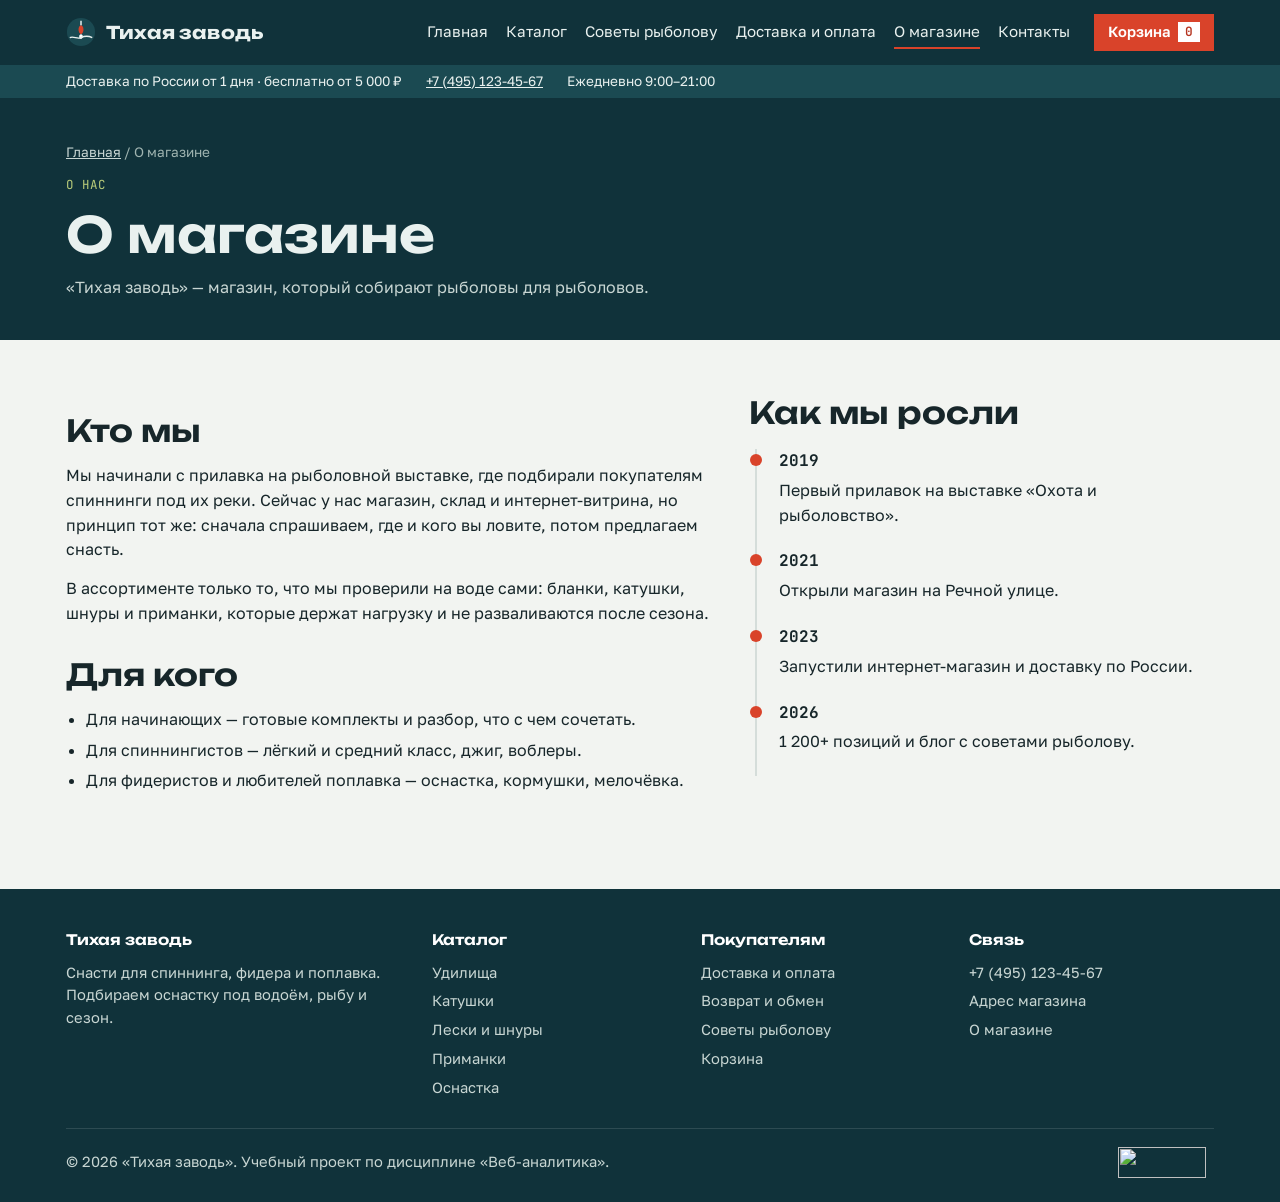
==== about.html @ aa5f996b "Add files via upload" ====
<!DOCTYPE html>
<html lang="ru">
<head>
<meta charset="utf-8">
<meta name="viewport" content="width=device-width, initial-scale=1, viewport-fit=cover">
<meta name="claude:viewport-fit-sides" content="cover">
<title>О магазине — Тихая заводь</title>
<meta name="description" content="История магазина рыболовных снастей.">
<link rel="preconnect" href="https://fonts.googleapis.com">
<link rel="preconnect" href="https://fonts.gstatic.com" crossorigin>
<link rel="stylesheet" href="https://fonts.googleapis.com/css2?family=Golos+Text:wght@400;500;600&family=JetBrains+Mono:wght@400;600&family=Unbounded:wght@600;700&display=swap">
<link rel="stylesheet" href="css/style.css">
<script src="js/analytics.js"></script>
</head>
<body>
<header class="topbar" data-analytics-block="header">
  <div class="wrap">
    <a class="logo" href="index.html"><svg viewBox="0 0 32 32" aria-hidden="true"><circle cx="16" cy="16" r="15" fill="#1b4a52"/><path d="M16 4v5" stroke="#e9f1ef" stroke-width="1.6"/><path d="M16 9c-3.5 0-3.5 8 0 9.5 3.5-1.5 3.5-9.5 0-9.5z" fill="#d9432a"/><path d="M16 18.5c-2.6 0-2.6 4.5 0 5 2.6-.5 2.6-5 0-5z" fill="#fff"/><path d="M4 22c4-2 8 2 12 0s8-2 12 0" stroke="#e9f1ef" stroke-width="1.4" fill="none"/></svg>Тихая заводь</a>
    <nav class="nav" aria-label="Основное меню"><a href="index.html">Главная</a><a href="catalog.html">Каталог</a><a href="blog.html">Советы рыболову</a><a href="delivery.html">Доставка и оплата</a><a href="about.html" aria-current="page">О магазине</a><a href="contacts.html">Контакты</a></nav>
    <a class="cart-link" href="cart.html" data-cart-link>Корзина <span class="cart-count" data-cart-count>0</span></a>
  </div>
</header>
<div class="subbar"><div class="wrap"><span>Доставка по России от 1 дня · бесплатно от 5 000 ₽</span><a href="tel:+74951234567" data-place="subbar">+7 (495) 123-45-67</a><span>Ежедневно 9:00–21:00</span></div></div>
<main>
<section class="page-head" data-analytics-block="page-head"><div class="wrap">
<span class="crumbs"><a href="index.html">Главная</a> / О магазине</span>
<span class="eyebrow">О нас</span><h1>О магазине</h1><p>«Тихая заводь» — магазин, который собирают рыболовы для рыболовов.</p></div></section>
<section class="section"><div class="wrap two-col">
<div class="prose" data-analytics-block="about-text">
<h2>Кто мы</h2>
<p>Мы начинали с прилавка на рыболовной выставке, где подбирали покупателям спиннинги под их реки. Сейчас у нас магазин, склад и интернет-витрина, но принцип тот же: сначала спрашиваем, где и кого вы ловите, потом предлагаем снасть.</p>
<p>В ассортименте только то, что мы проверили на воде сами: бланки, катушки, шнуры и приманки, которые держат нагрузку и не разваливаются после сезона.</p>
<h2>Для кого</h2>
<ul><li>Для начинающих — готовые комплекты и разбор, что с чем сочетать.</li><li>Для спиннингистов — лёгкий и средний класс, джиг, воблеры.</li><li>Для фидеристов и любителей поплавка — оснастка, кормушки, мелочёвка.</li></ul>
</div>
<div data-analytics-block="about-history"><h2 style="margin-bottom:18px">Как мы росли</h2>
<div class="timeline">
<div><b>2019</b><span>Первый прилавок на выставке «Охота и рыболовство».</span></div>
<div><b>2021</b><span>Открыли магазин на Речной улице.</span></div>
<div><b>2023</b><span>Запустили интернет-магазин и доставку по России.</span></div>
<div><b>2026</b><span>1 200+ позиций и блог с советами рыболову.</span></div>
</div></div>
</div></section>
</main>
<footer class="footer" data-analytics-block="footer">
  <div class="wrap">
    <div class="footer-cols">
      <div><h4>Тихая заводь</h4><p>Снасти для спиннинга, фидера и поплавка. Подбираем оснастку под водоём, рыбу и сезон.</p></div>
      <div><h4>Каталог</h4><a href="catalog.html#rods">Удилища</a><a href="catalog.html#reels">Катушки</a><a href="catalog.html#lines">Лески и шнуры</a><a href="catalog.html#lures">Приманки</a><a href="catalog.html#tackle">Оснастка</a></div>
      <div><h4>Покупателям</h4><a href="delivery.html">Доставка и оплата</a><a href="delivery.html#return">Возврат и обмен</a><a href="blog.html">Советы рыболову</a><a href="cart.html">Корзина</a></div>
      <div><h4>Связь</h4><a href="tel:+74951234567" data-place="footer">+7 (495) 123-45-67</a><a href="contacts.html">Адрес магазина</a><a href="about.html">О магазине</a></div>
    </div>
    <div class="footer-bottom">
      <span>© 2026 «Тихая заводь». Учебный проект по дисциплине «Веб-аналитика».</span>
      <div class="counters" id="counters" aria-label="Счётчики посещаемости">
        <!--LiveInternet counter--><a href="https://www.liveinternet.ru/click" target="_blank" rel="noopener"><img id="licnt8C2A" width="88" height="31" style="border:0" title="LiveInternet: показано число просмотров за 24 часа, посетителей за 24 часа и за сегодня" src="[data-uri]" alt=""/></a><script>(function(d,s){d.getElementById("licnt8C2A").src="https://counter.yadro.ru/hit?t14.6;r"+escape(d.referrer)+((typeof(s)=="undefined")?"":";s"+s.width+"*"+s.height+"*"+(s.colorDepth?s.colorDepth:s.pixelDepth))+";u"+escape(d.URL)+";h"+escape(d.title.substring(0,150))+";"+Math.random()})(document,screen)</script><!--/LiveInternet-->
        <div id="top100_widget"></div>
      </div>
    </div>
  </div>
</footer>
<script src="js/data.js"></script>
<script src="js/main.js"></script>
</body>
</html>
---- css/style.css ----
/* Layout: тёмная «озёрная» шапка, светлая бумага, поплавково-красный акцент; жёсткие углы, сетки на grid */
:root {
  --lake: #10323a;
  --lake-2: #1b4a52;
  --reed: #5d6b2f;
  --float: #d9432a;
  --float-dark: #b5341f;
  --paper: #f2f4f1;
  --card: #ffffff;
  --ink: #17262a;
  --muted: #5b6b6e;
  --line: #d5ddda;
  --on-lake: #e9f1ef;
  --font-display: "Unbounded", "Arial Black", system-ui, sans-serif;
  --font-body: "Golos Text", "Segoe UI", system-ui, sans-serif;
  --font-mono: "JetBrains Mono", ui-monospace, Consolas, monospace;
  --wrap: 1180px;
  color-scheme: light;
}
*, *::before, *::after { box-sizing: border-box; }
html { scroll-behavior: smooth; }
@media (prefers-reduced-motion: reduce) { html { scroll-behavior: auto; } * { transition: none !important; animation: none !important; } }
body {
  margin: 0; background: var(--paper); color: var(--ink);
  font-family: var(--font-body); font-size: 16px; line-height: 1.55;
}
img, svg { max-width: 100%; }
a { color: var(--lake-2); }
a:focus-visible, button:focus-visible, input:focus-visible, select:focus-visible, textarea:focus-visible {
  outline: 3px solid var(--float); outline-offset: 2px;
}
.wrap {
  max-width: var(--wrap); margin: 0 auto;
  padding-left: max(16px, env(safe-area-inset-left, 0px));
  padding-right: max(16px, env(safe-area-inset-right, 0px));
}
h1, h2, h3 { font-family: var(--font-display); font-weight: 600; line-height: 1.15; text-wrap: balance; margin: 0; }
h1 { font-size: clamp(1.8rem, 4.5vw, 3.1rem); }
h2 { font-size: clamp(1.35rem, 2.6vw, 1.9rem); }
h3 { font-size: 1.05rem; }
p { margin: 0; }
.eyebrow { font-family: var(--font-mono); font-size: .78rem; letter-spacing: .08em; text-transform: uppercase; color: var(--reed); }
.mono { font-family: var(--font-mono); font-variant-numeric: tabular-nums; }

/* ---------- Шапка ---------- */
body::before { content: ""; position: fixed; inset: 0 0 auto; height: env(safe-area-inset-top, 0px); z-index: 10; background: var(--lake); }
.topbar { background: var(--lake); color: var(--on-lake); position: sticky; top: env(safe-area-inset-top, 0px); z-index: 5; }
.topbar .wrap { display: flex; align-items: center; gap: 24px; padding-block: 14px; flex-wrap: wrap; }
.logo { display: flex; align-items: center; gap: 10px; color: var(--on-lake); text-decoration: none; font-family: var(--font-display); font-weight: 700; font-size: 1.1rem; letter-spacing: .01em; }
.logo svg { width: 30px; height: 30px; flex: none; }
.nav { display: flex; gap: 4px 18px; flex-wrap: wrap; margin-left: auto; }
.nav a { color: var(--on-lake); text-decoration: none; font-size: .95rem; padding: 4px 0; border-bottom: 2px solid transparent; }
.nav a:hover { border-color: rgba(233,241,239,.5); }
.nav a[aria-current="page"] { border-color: var(--float); }
.cart-link { display: inline-flex; align-items: center; gap: 8px; background: var(--float); color: #fff; text-decoration: none; padding: 7px 14px; font-weight: 600; font-size: .92rem; }
.cart-link:hover { background: var(--float-dark); }
.cart-count { font-family: var(--font-mono); background: #fff; color: var(--float-dark); min-width: 22px; text-align: center; padding: 0 5px; font-size: .8rem; }
.subbar { background: var(--lake-2); color: var(--on-lake); font-size: .85rem; }
.subbar .wrap { display: flex; gap: 8px 24px; flex-wrap: wrap; padding-block: 6px; }
.subbar a { color: var(--on-lake); }

/* ---------- Общие блоки ---------- */
main { display: block; }
.section { padding-block: 56px; }
.section-head { display: flex; align-items: end; justify-content: space-between; gap: 16px; flex-wrap: wrap; margin-bottom: 28px; }
.section-head > div { display: grid; gap: 8px; }
.page-head { background: var(--lake); color: var(--on-lake); }
.page-head .wrap { padding-block: 44px 40px; display: grid; gap: 12px; }
.page-head .eyebrow { color: #b9cc7a; }
.page-head p { max-width: 62ch; color: #c8d6d3; }
.crumbs { font-size: .85rem; color: #9fb4b0; }
.crumbs a { color: #c8d6d3; }

.btn { display: inline-flex; align-items: center; justify-content: center; gap: 8px; font: 600 .95rem var(--font-body); padding: 12px 20px; border: 2px solid var(--float); background: var(--float); color: #fff; text-decoration: none; cursor: pointer; }
.btn:hover { background: var(--float-dark); border-color: var(--float-dark); }
.btn.ghost { background: transparent; color: inherit; border-color: currentColor; }
.btn.ghost:hover { background: rgba(255,255,255,.08); }
.btn.small { padding: 8px 14px; font-size: .88rem; }

/* ---------- Главная ---------- */
.hero { background: var(--lake); color: var(--on-lake); position: relative; overflow: hidden; }
.hero .wrap { display: grid; grid-template-columns: 1.15fr .85fr; gap: 40px; align-items: center; padding-block: 56px 64px; }
.hero h1 span { color: #f07a62; }
.hero p.lead { font-size: 1.12rem; color: #c8d6d3; max-width: 52ch; margin-top: 18px; }
.hero .actions { display: flex; gap: 12px; flex-wrap: wrap; margin-top: 28px; }
.hero-art { width: 100%; max-width: 420px; justify-self: center; aspect-ratio: 1 / 1.1; }
.hero-art .float-bob { animation: bob 3.2s ease-in-out infinite; transform-origin: 50% 50%; }
@keyframes bob { 0%,100% { transform: translateY(0); } 50% { transform: translateY(7px); } }
.hero-facts { display: flex; gap: 28px; flex-wrap: wrap; margin-top: 32px; }
.hero-facts div { display: grid; }
.hero-facts b { font-family: var(--font-mono); font-size: 1.4rem; color: #fff; font-variant-numeric: tabular-nums; }
.hero-facts span { font-size: .85rem; color: #9fb4b0; }

.cats { display: grid; grid-template-columns: repeat(5, 1fr); gap: 12px; }
.cat { background: var(--card); border: 1px solid var(--line); padding: 18px 16px; text-decoration: none; color: var(--ink); display: grid; gap: 10px; transition: border-color .15s, transform .15s; }
.cat:hover { border-color: var(--lake-2); transform: translateY(-2px); }
.cat svg { width: 46px; height: 46px; }
.cat b { font-family: var(--font-display); font-weight: 600; font-size: .95rem; }
.cat span { font-size: .85rem; color: var(--muted); }

.forecast { background: var(--card); border: 1px solid var(--line); }
.forecast-row { display: grid; grid-template-columns: repeat(7, minmax(92px, 1fr)); overflow-x: auto; }
.fday { padding: 16px 14px; border-right: 1px solid var(--line); display: grid; gap: 6px; }
.fday:last-child { border-right: 0; }
.fday .d { font-family: var(--font-mono); font-size: .78rem; color: var(--muted); text-transform: uppercase; }
.fday .bite { display: flex; gap: 3px; }
.fday .bite i { width: 10px; height: 18px; background: var(--line); display: block; }
.fday .bite i.on { background: var(--float); }
.fday .meta { font-family: var(--font-mono); font-size: .78rem; color: var(--muted); font-variant-numeric: tabular-nums; }
.forecast-note { padding: 12px 16px; border-top: 1px solid var(--line); font-size: .85rem; color: var(--muted); }

.perks { display: grid; grid-template-columns: repeat(4, 1fr); gap: 24px; }
.perk { display: grid; gap: 8px; align-content: start; }
.perk .num { font-family: var(--font-mono); color: var(--float); font-size: .85rem; }
.perk p { color: var(--muted); font-size: .95rem; }

.band { background: var(--reed); color: #f4f6ea; }
.band .wrap { display: grid; grid-template-columns: 1fr auto; gap: 24px; align-items: center; padding-block: 36px; }
.band p { color: #e3e8cf; margin-top: 6px; }
.subscribe { display: flex; gap: 8px; flex-wrap: wrap; }
.subscribe input { padding: 12px 14px; border: 0; min-width: 0; width: 260px; max-width: 100%; font: inherit; }

/* ---------- Карточки товаров ---------- */
.grid { display: grid; grid-template-columns: repeat(auto-fill, minmax(240px, 1fr)); gap: 16px; }
.product { background: var(--card); border: 1px solid var(--line); display: grid; grid-template-rows: auto 1fr auto; }
.product .pic { background: #e3ebe8; aspect-ratio: 4 / 3; display: grid; place-items: center; position: relative; }
.product .pic svg { width: 58%; height: 58%; }
.product .tag { position: absolute; top: 10px; left: 10px; background: var(--float); color: #fff; font-family: var(--font-mono); font-size: .72rem; padding: 2px 7px; text-transform: uppercase; letter-spacing: .05em; }
.product .body { padding: 14px 16px; display: grid; gap: 8px; align-content: start; }
.product .brand { font-family: var(--font-mono); font-size: .75rem; color: var(--muted); text-transform: uppercase; letter-spacing: .06em; }
.product h3 { font-family: var(--font-body); font-weight: 600; font-size: 1rem; line-height: 1.3; }
.specs { display: flex; flex-wrap: wrap; gap: 4px 6px; }
.specs span { font-family: var(--font-mono); font-size: .74rem; border: 1px solid var(--line); padding: 1px 6px; color: var(--lake-2); font-variant-numeric: tabular-nums; }
.product .foot { display: flex; align-items: center; justify-content: space-between; gap: 10px; padding: 12px 16px 16px; }
.price { font-family: var(--font-mono); font-weight: 600; font-size: 1.15rem; font-variant-numeric: tabular-nums; }
.add-btn { font: 600 .88rem var(--font-body); background: var(--lake); color: #fff; border: 0; padding: 9px 14px; cursor: pointer; }
.add-btn:hover { background: var(--lake-2); }
.add-btn.added { background: var(--reed); }

.filters { display: flex; flex-wrap: wrap; gap: 8px; margin-bottom: 20px; }
.filters a { text-decoration: none; color: var(--ink); border: 1px solid var(--line); background: var(--card); padding: 7px 14px; font-size: .92rem; }
.filters a.active { background: var(--lake); border-color: var(--lake); color: #fff; }
.toolbar { display: flex; justify-content: space-between; align-items: center; gap: 12px; flex-wrap: wrap; margin-bottom: 16px; color: var(--muted); font-size: .9rem; }
.toolbar select { font: inherit; padding: 6px 8px; border: 1px solid var(--line); background: var(--card); }

/* ---------- Корзина / формы ---------- */
.two-col { display: grid; grid-template-columns: 1.4fr 1fr; gap: 32px; align-items: start; }
.two-col > * { min-width: 0; }
.table-wrap { overflow-x: auto; background: var(--card); border: 1px solid var(--line); }
table { width: 100%; border-collapse: collapse; font-size: .95rem; }
th, td { text-align: left; padding: 12px 10px; border-bottom: 1px solid var(--line); vertical-align: middle; }
th { font-family: var(--font-mono); font-size: .75rem; text-transform: uppercase; letter-spacing: .06em; color: var(--muted); font-weight: 500; }
td.num, th.num { text-align: right; font-family: var(--font-mono); font-variant-numeric: tabular-nums; white-space: nowrap; }
.qty { display: inline-flex; align-items: center; border: 1px solid var(--line); }
.qty button { width: 30px; height: 30px; border: 0; background: var(--paper); cursor: pointer; font-size: 1rem; }
.qty span { min-width: 32px; text-align: center; font-family: var(--font-mono); }
.rm { background: none; border: 0; color: var(--float-dark); cursor: pointer; font-size: .85rem; text-decoration: underline; }
.total-row td { font-weight: 600; border-bottom: 0; }
.empty { padding: 32px; text-align: center; color: var(--muted); display: grid; gap: 14px; justify-items: center; }

.panel { background: var(--card); border: 1px solid var(--line); padding: 22px; display: grid; gap: 14px; }
.field { display: grid; gap: 5px; }
.field label { font-size: .85rem; font-weight: 600; }
.field input, .field select, .field textarea { font: inherit; padding: 10px 12px; border: 1px solid #b9c6c2; background: #fff; width: 100%; }
.field textarea { min-height: 90px; resize: vertical; }
.radio-row { display: grid; gap: 8px; }
.radio-row input { width: auto; flex: none; margin: 0; }
.radio-row label { display: flex; gap: 8px; align-items: center; font-weight: 400; font-size: .95rem; }
.form-note { font-size: .82rem; color: var(--muted); }
.success { background: #e8efd8; border: 1px solid #b8c88a; padding: 14px 16px; color: #3d4a17; }
.error-msg { color: var(--float-dark); font-size: .85rem; }

/* ---------- Текстовые страницы ---------- */
.prose { max-width: 70ch; display: grid; gap: 14px; }
.prose h2 { margin-top: 18px; }
.prose ul { margin: 0; padding-left: 20px; display: grid; gap: 6px; }
.articles { display: grid; grid-template-columns: 240px 1fr; gap: 40px; align-items: start; }
.articles > * { min-width: 0; }
.toc { position: sticky; top: 90px; display: grid; gap: 4px; border-left: 2px solid var(--line); padding-left: 14px; }
.toc a { text-decoration: none; color: var(--muted); font-size: .92rem; padding: 3px 0; }
.toc a:hover { color: var(--ink); }
.article { background: var(--card); border: 1px solid var(--line); padding: 28px; display: grid; gap: 12px; scroll-margin-top: 90px; }
.article + .article { margin-top: 18px; }
.article .meta { font-family: var(--font-mono); font-size: .78rem; color: var(--muted); }
.callout { border-left: 3px solid var(--reed); background: #eef2e4; padding: 12px 16px; font-size: .95rem; }

.cards-3 { display: grid; grid-template-columns: repeat(3, 1fr); gap: 16px; }
.info-card { background: var(--card); border: 1px solid var(--line); padding: 22px; display: grid; gap: 8px; align-content: start; }
.info-card .mono { color: var(--float-dark); font-weight: 600; }
details { background: var(--card); border: 1px solid var(--line); padding: 14px 18px; }
details + details { margin-top: 8px; }
summary { cursor: pointer; font-weight: 600; }
details p { margin-top: 10px; color: var(--muted); }

.contact-list { display: grid; gap: 14px; }
.contact-list div { display: grid; gap: 2px; }
.contact-list span { font-size: .8rem; color: var(--muted); text-transform: uppercase; letter-spacing: .06em; font-family: var(--font-mono); }
.contact-list a, .contact-list b { font-size: 1.1rem; font-weight: 600; color: var(--ink); text-decoration: none; }
.map { background: #dfe8e5; border: 1px solid var(--line); aspect-ratio: 16 / 9; width: 100%; display: block; }
.timeline { display: grid; gap: 0; border-left: 2px solid var(--line); margin-left: 6px; }
.timeline div { padding: 0 0 22px 22px; position: relative; display: grid; gap: 4px; }
.timeline div::before { content: ""; position: absolute; left: -7px; top: 5px; width: 12px; height: 12px; background: var(--float); border-radius: 50%; }
.timeline b { font-family: var(--font-mono); }

/* ---------- Подвал ---------- */
.footer { background: var(--lake); color: #c8d6d3; margin-top: 40px; font-size: .92rem; }
.footer .wrap { padding-block: 40px 24px; display: grid; gap: 28px; }
.footer-cols { display: grid; grid-template-columns: 1.4fr 1fr 1fr 1fr; gap: 24px; }
.footer-cols > div { display: grid; gap: 6px; align-content: start; }
.footer h4 { margin: 0 0 4px; font-family: var(--font-display); font-weight: 600; font-size: .9rem; color: #fff; }
.footer a { color: #c8d6d3; text-decoration: none; }
.footer a:hover { color: #fff; text-decoration: underline; }
.footer-bottom { display: flex; justify-content: space-between; align-items: center; gap: 16px; flex-wrap: wrap; border-top: 1px solid rgba(255,255,255,.12); padding-top: 18px; }
.counters { display: flex; gap: 8px; align-items: center; flex-wrap: wrap; min-height: 31px; }
.counters a, .counters img { display: block; }
.counters .slot { width: 88px; height: 31px; border: 1px dashed rgba(255,255,255,.3); display: grid; place-items: center; font-family: var(--font-mono); font-size: .62rem; color: #9fb4b0; text-align: center; line-height: 1.1; }

.toast { position: fixed; right: max(16px, env(safe-area-inset-right, 0px)); bottom: calc(16px + env(safe-area-inset-bottom, 0px)); background: var(--ink); color: #fff; padding: 12px 16px; font-size: .9rem; z-index: 20; max-width: calc(100% - 32px); }

/* ---------- Адаптив ---------- */
@media (max-width: 960px) {
  .hero .wrap, .two-col, .articles { grid-template-columns: 1fr; }
  .hero-art { max-width: 260px; }
  .cats { grid-template-columns: repeat(3, 1fr); }
  .perks, .footer-cols { grid-template-columns: repeat(2, 1fr); }
  .cards-3 { grid-template-columns: 1fr; }
  .band .wrap { grid-template-columns: 1fr; }
  .toc { position: static; }
}
@media (max-width: 560px) {
  .topbar .wrap { gap: 10px 16px; }
  .nav { margin-left: 0; width: 100%; order: 3; }
  .cats { grid-template-columns: repeat(2, 1fr); }
  .perks, .footer-cols { grid-template-columns: 1fr; }
  .section { padding-block: 40px; }
  .article { padding: 20px; }
}
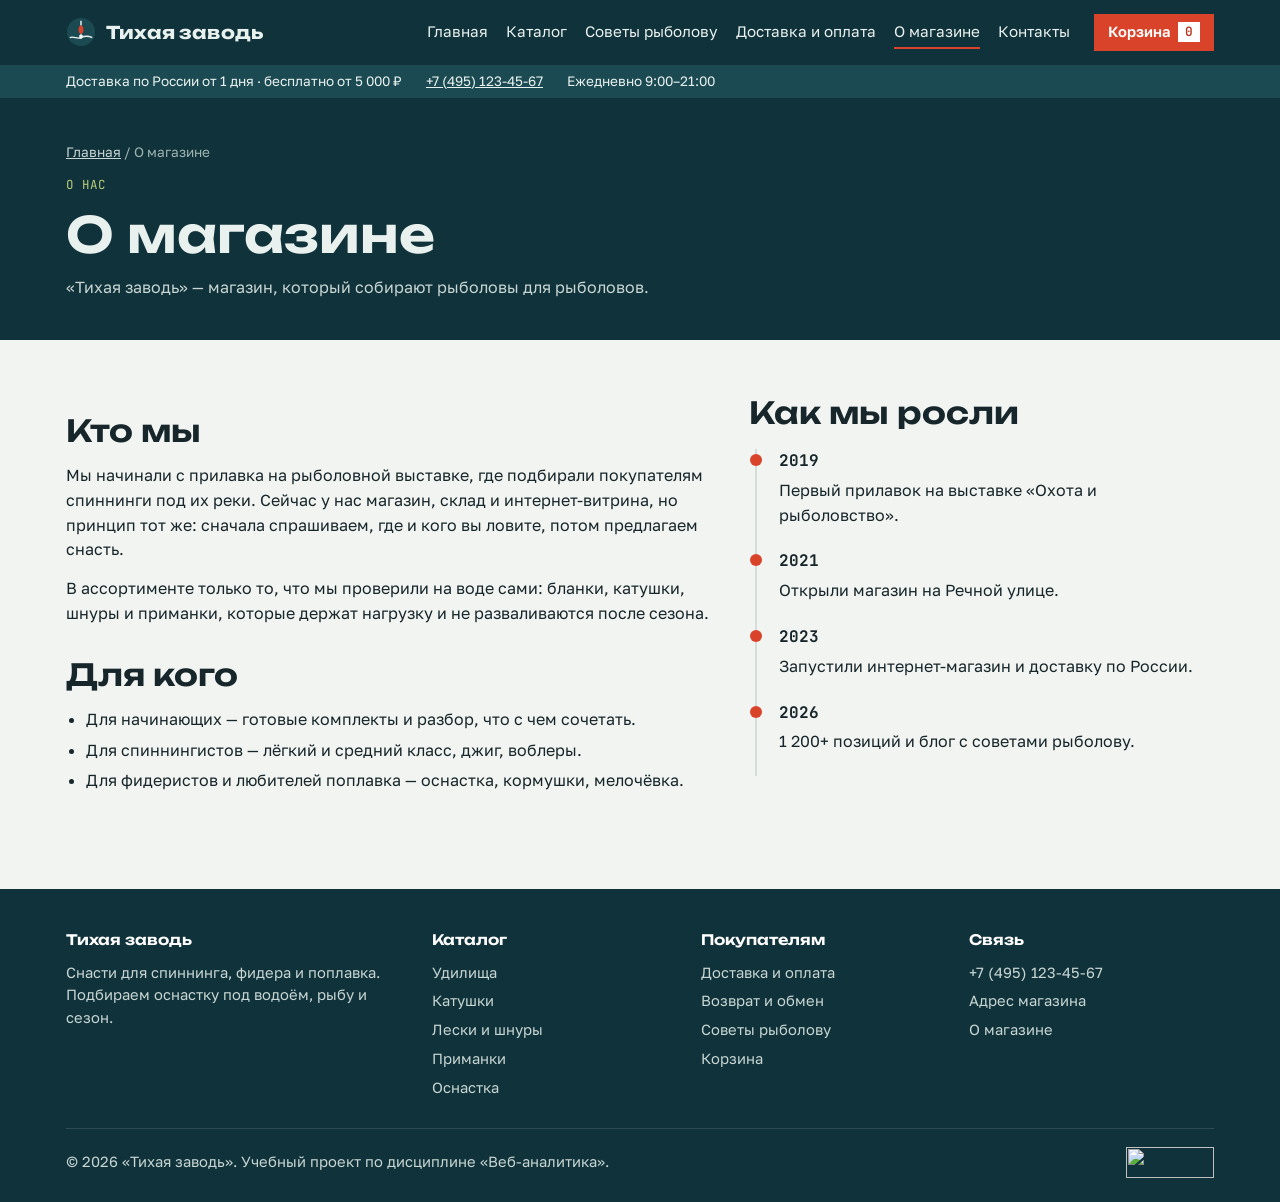
==== commit 01a5d8e2: "Add files via upload" ====
--- a/about.html
+++ b/about.html
@@ -13,6 +13,37 @@
 <script src="js/analytics.js"></script>
 </head>
 <body>
+<!-- Top100 (Kraken) Counter -->
+<script>
+    (function (w, d, c) {
+    (w[c] = w[c] || []).push(function() {
+        var options = {
+            project: 7753172,
+            attributes_dataset: [ "analytics-block" ],
+            trackHashes: true,
+        };
+        try {
+            w.top100Counter = new top100(options);
+        } catch(e) { }
+    });
+    var n = d.getElementsByTagName("script")[0],
+    s = d.createElement("script"),
+    f = function () { n.parentNode.insertBefore(s, n); };
+    s.type = "text/javascript";
+    s.async = true;
+    s.src =
+    (d.location.protocol == "https:" ? "https:" : "http:") +
+    "//st.top100.ru/top100/top100.js";
+
+    if (w.opera == "[object Opera]") {
+    d.addEventListener("DOMContentLoaded", f, false);
+} else { f(); }
+})(window, document, "_top100q");
+</script>
+<noscript>
+  <img src="//counter.rambler.ru/top100.cnt?pid=7753172" alt="Топ-100" />
+</noscript>
+<!-- END Top100 (Kraken) Counter -->
 <header class="topbar" data-analytics-block="header">
   <div class="wrap">
     <a class="logo" href="index.html"><svg viewBox="0 0 32 32" aria-hidden="true"><circle cx="16" cy="16" r="15" fill="#1b4a52"/><path d="M16 4v5" stroke="#e9f1ef" stroke-width="1.6"/><path d="M16 9c-3.5 0-3.5 8 0 9.5 3.5-1.5 3.5-9.5 0-9.5z" fill="#d9432a"/><path d="M16 18.5c-2.6 0-2.6 4.5 0 5 2.6-.5 2.6-5 0-5z" fill="#fff"/><path d="M4 22c4-2 8 2 12 0s8-2 12 0" stroke="#e9f1ef" stroke-width="1.4" fill="none"/></svg>Тихая заводь</a>
@@ -53,8 +84,16 @@
     <div class="footer-bottom">
       <span>© 2026 «Тихая заводь». Учебный проект по дисциплине «Веб-аналитика».</span>
       <div class="counters" id="counters" aria-label="Счётчики посещаемости">
-        <!--LiveInternet counter--><a href="https://www.liveinternet.ru/click" target="_blank" rel="noopener"><img id="licnt8C2A" width="88" height="31" style="border:0" title="LiveInternet: показано число просмотров за 24 часа, посетителей за 24 часа и за сегодня" src="[data-uri]" alt=""/></a><script>(function(d,s){d.getElementById("licnt8C2A").src="https://counter.yadro.ru/hit?t14.6;r"+escape(d.referrer)+((typeof(s)=="undefined")?"":";s"+s.width+"*"+s.height+"*"+(s.colorDepth?s.colorDepth:s.pixelDepth))+";u"+escape(d.URL)+";h"+escape(d.title.substring(0,150))+";"+Math.random()})(document,screen)</script><!--/LiveInternet-->
-        <div id="top100_widget"></div>
+        <!--LiveInternet counter--><a href="https://www.liveinternet.ru/click"
+target="_blank"><img id="licntB48A" width="88" height="31" style="border:0" 
+title="LiveInternet: показано число просмотров и посетителей за 24 часа"
+src="[data-uri]"
+alt=""/></a><script>(function(d,s){d.getElementById("licntB48A").src=
+"https://counter.yadro.ru/hit?t52.6;r"+escape(d.referrer)+
+((typeof(s)=="undefined")?"":";s"+s.width+"*"+s.height+"*"+
+(s.colorDepth?s.colorDepth:s.pixelDepth))+";u"+escape(d.URL)+
+";h"+escape(d.title.substring(0,150))+";"+Math.random()})
+(document,screen)</script><!--/LiveInternet-->
       </div>
     </div>
   </div>
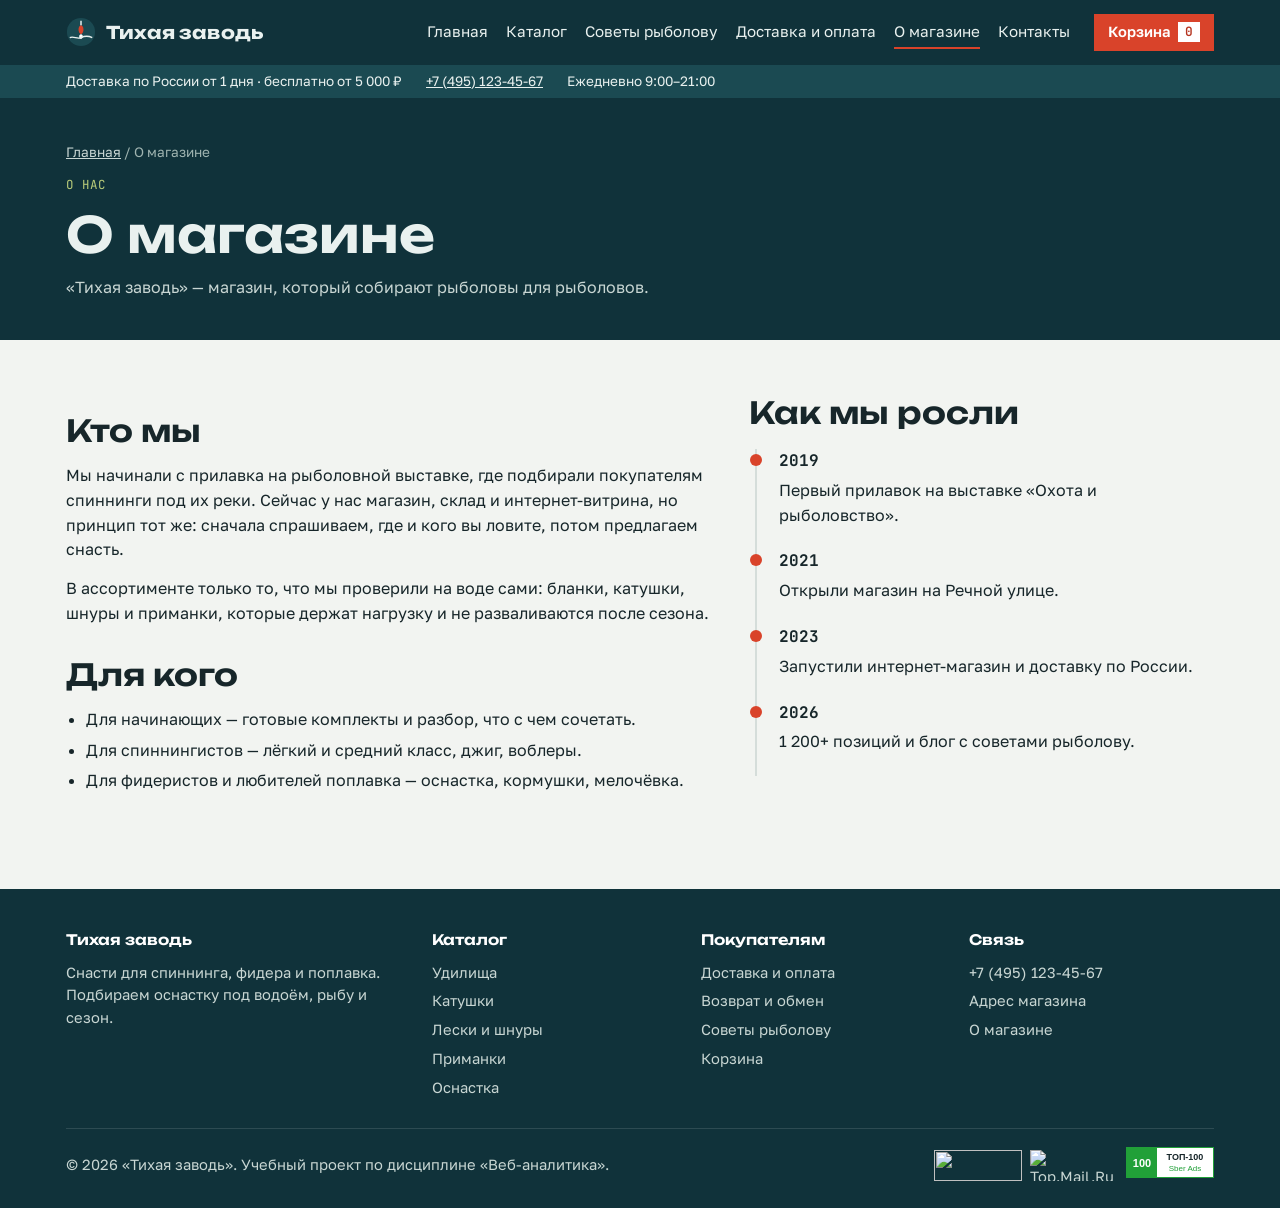
==== commit 57d5e725: "Add files via upload" ====
--- a/about.html
+++ b/about.html
@@ -44,6 +44,20 @@
   <img src="//counter.rambler.ru/top100.cnt?pid=7753172" alt="Топ-100" />
 </noscript>
 <!-- END Top100 (Kraken) Counter -->
+<!-- Top.Mail.Ru counter -->
+<script type="text/javascript">
+var _tmr = window._tmr || (window._tmr = []);
+_tmr.push({id: "3807149", type: "pageView", start: (new Date()).getTime()});
+(function (d, w, id) {
+  if (d.getElementById(id)) return;
+  var ts = d.createElement("script"); ts.type = "text/javascript"; ts.async = true; ts.id = id;
+  ts.src = "https://top-fwz1.mail.ru/js/code.js";
+  var f = function () {var s = d.getElementsByTagName("script")[0]; s.parentNode.insertBefore(ts, s);};
+  if (w.opera == "[object Opera]") { d.addEventListener("DOMContentLoaded", f, false); } else { f(); }
+})(document, window, "tmr-code");
+</script>
+<noscript><div><img src="https://top-fwz1.mail.ru/counter?id=3807149;js=na" style="position:absolute;left:-9999px;" alt="Top.Mail.Ru" /></div></noscript>
+<!-- /Top.Mail.Ru counter -->
 <header class="topbar" data-analytics-block="header">
   <div class="wrap">
     <a class="logo" href="index.html"><svg viewBox="0 0 32 32" aria-hidden="true"><circle cx="16" cy="16" r="15" fill="#1b4a52"/><path d="M16 4v5" stroke="#e9f1ef" stroke-width="1.6"/><path d="M16 9c-3.5 0-3.5 8 0 9.5 3.5-1.5 3.5-9.5 0-9.5z" fill="#d9432a"/><path d="M16 18.5c-2.6 0-2.6 4.5 0 5 2.6-.5 2.6-5 0-5z" fill="#fff"/><path d="M4 22c4-2 8 2 12 0s8-2 12 0" stroke="#e9f1ef" stroke-width="1.4" fill="none"/></svg>Тихая заводь</a>
@@ -94,6 +108,8 @@
 (s.colorDepth?s.colorDepth:s.pixelDepth))+";u"+escape(d.URL)+
 ";h"+escape(d.title.substring(0,150))+";"+Math.random()})
 (document,screen)</script><!--/LiveInternet-->
+        <!-- Top.Mail.Ru logo --><a href="https://top-fwz1.mail.ru/jump?from=3807149" target="_blank" rel="noopener"><img src="https://top-fwz1.mail.ru/counter?id=3807149;t=479;l=1" height="31" width="88" alt="Top.Mail.Ru" style="border:0;" /></a><!-- /Top.Mail.Ru logo -->
+        <!-- Top100 button --><a href="https://top100.rambler.ru/navi/7753172/" target="_blank" rel="noopener" title="Рейтинг Топ-100 (Sber Ads), проект 7753172"><svg width="88" height="31" viewBox="0 0 88 31" role="img" aria-label="Топ-100 Sber Ads"><rect x=".5" y=".5" width="87" height="30" fill="#ffffff" stroke="#21a038"/><rect x="1" y="1" width="30" height="29" fill="#21a038"/><text x="16" y="20" text-anchor="middle" font-family="Arial, sans-serif" font-size="11" font-weight="700" fill="#ffffff">100</text><text x="59" y="13" text-anchor="middle" font-family="Arial, sans-serif" font-size="9" font-weight="700" fill="#17262a">ТОП-100</text><text x="59" y="24" text-anchor="middle" font-family="Arial, sans-serif" font-size="8" fill="#21a038">Sber Ads</text></svg></a><!-- /Top100 button -->
       </div>
     </div>
   </div>
